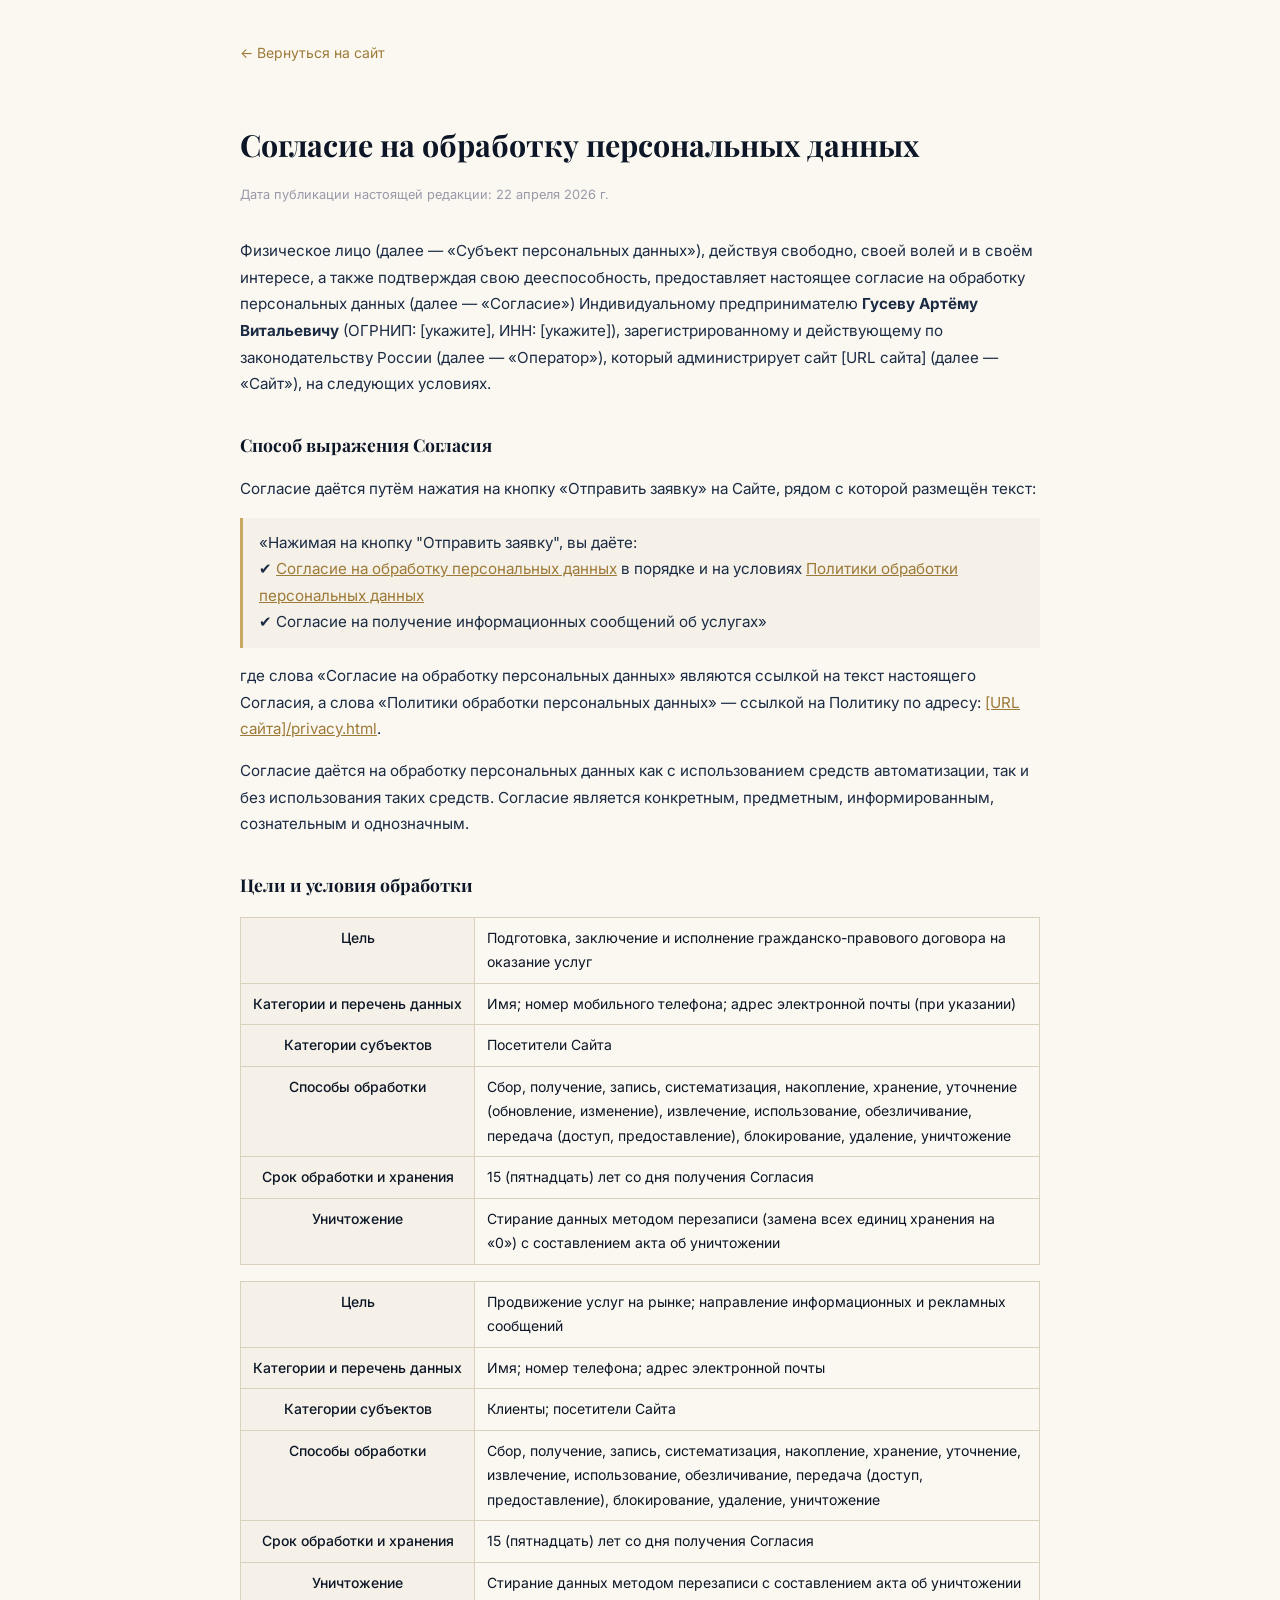
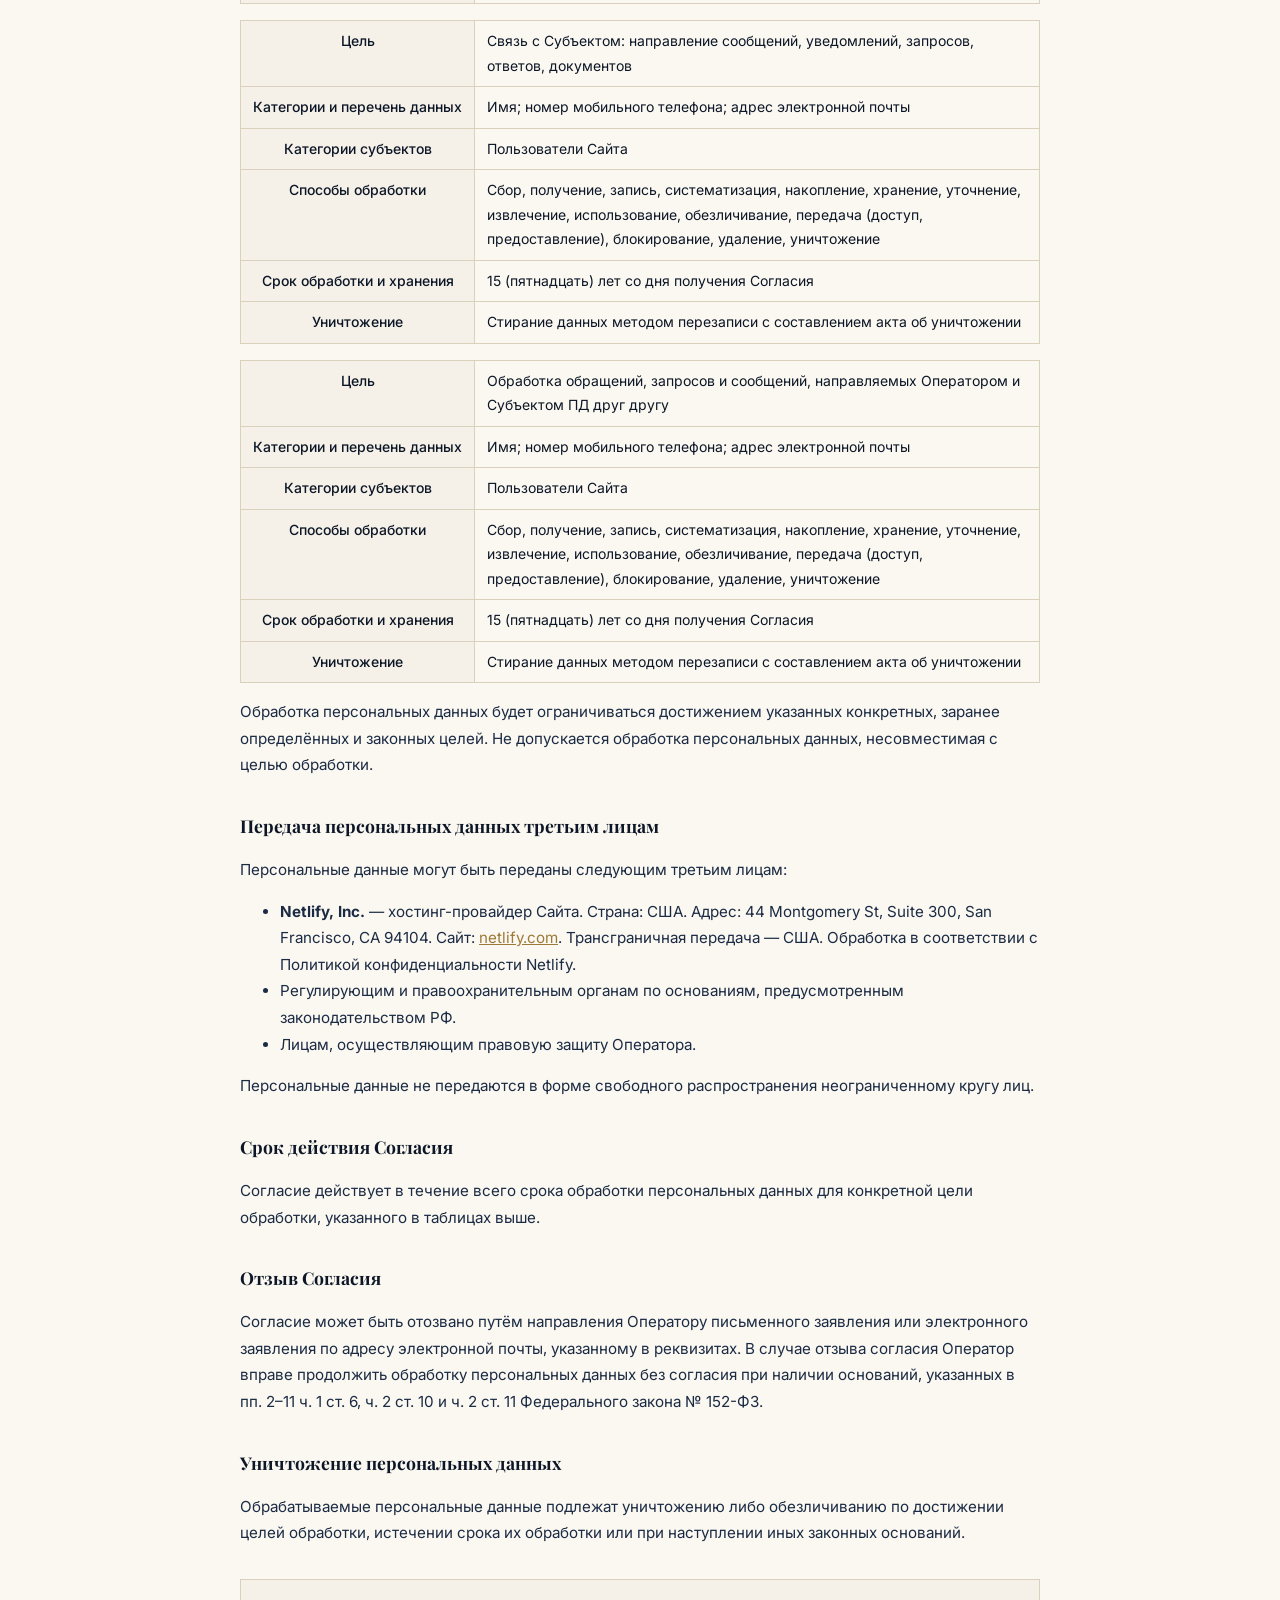
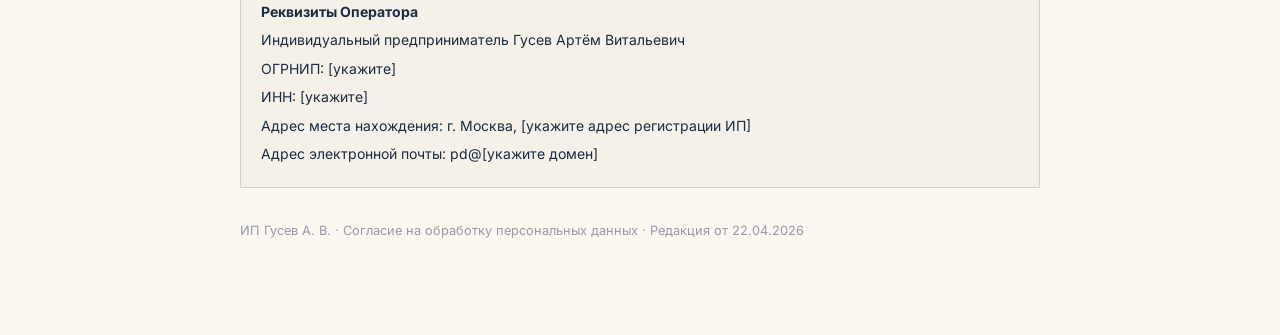
==== consent.html @ f95c09c1 "legal: переписаны политика ПД, согласие, оферта (схема выезд→передача→специалист)" ====
<!doctype html>
<html lang="ru">
<head>
<meta charset="utf-8"/>
<meta name="viewport" content="width=device-width,initial-scale=1"/>
<title>Согласие на обработку персональных данных</title>
<link href="https://fonts.googleapis.com/css2?family=Playfair+Display:wght@400;600&family=Inter:wght@400;500&display=swap" rel="stylesheet">
<style>
  body { font-family: 'Inter', sans-serif; background: #FBF8F1; color: #0C1626; max-width: 800px; margin: 0 auto; padding: 40px 20px 80px; line-height: 1.75; font-size: 0.95rem; }
  h1 { font-family: 'Playfair Display', serif; font-size: 1.9rem; margin-bottom: 0.25rem; }
  h2 { font-family: 'Playfair Display', serif; font-size: 1.1rem; margin-top: 2rem; margin-bottom: 0.4rem; }
  p, li { color: #1B2B44; }
  a { color: #9E7A38; }
  .back { display: inline-block; margin-bottom: 2rem; font-size: 0.875rem; color: #9E7A38; text-decoration: none; }
  .meta { font-size: 0.8rem; color: #9999aa; margin-bottom: 2rem; }
  table { width: 100%; border-collapse: collapse; margin: 1rem 0; font-size: 0.875rem; }
  td, th { border: 1px solid #D9D1BC; padding: 8px 12px; vertical-align: top; }
  th { background: #F5F1E8; font-weight: 500; white-space: nowrap; }
  .req { background: #F5F1E8; border: 1px solid #D9D1BC; padding: 16px 20px; margin-top: 2rem; font-size: 0.875rem; }
  .req p { margin: 0.25rem 0; }
</style>
</head>
<body>
<a href="/" class="back">← Вернуться на сайт</a>
<h1>Согласие на обработку персональных данных</h1>
<p class="meta">Дата публикации настоящей редакции: 22 апреля 2026 г.</p>

<p>
  Физическое лицо (далее — «Субъект персональных данных»), действуя свободно, своей волей и в своём
  интересе, а также подтверждая свою дееспособность, предоставляет настоящее согласие на обработку
  персональных данных (далее — «Согласие») Индивидуальному предпринимателю
  <strong>Гусеву Артёму Витальевичу</strong> (ОГРНИП: [укажите], ИНН: [укажите]),
  зарегистрированному и действующему по законодательству России (далее — «Оператор»),
  который администрирует сайт [URL сайта] (далее — «Сайт»), на следующих условиях.
</p>

<h2>Способ выражения Согласия</h2>
<p>
  Согласие даётся путём нажатия на кнопку «Отправить заявку» на Сайте, рядом с которой размещён текст:
</p>
<p style="padding: 12px 16px; background:#F5F1E8; border-left: 3px solid #C9A961;">
  «Нажимая на кнопку "Отправить заявку", вы даёте:<br>
  ✔ <a href="/consent.html">Согласие на обработку персональных данных</a> в порядке и на условиях
  <a href="/privacy.html">Политики обработки персональных данных</a><br>
  ✔ Согласие на получение информационных сообщений об услугах»
</p>
<p>
  где слова «Согласие на обработку персональных данных» являются ссылкой на текст настоящего Согласия,
  а слова «Политики обработки персональных данных» — ссылкой на Политику по адресу:
  <a href="/privacy.html">[URL сайта]/privacy.html</a>.
</p>
<p>
  Согласие даётся на обработку персональных данных как с использованием средств автоматизации, так и
  без использования таких средств. Согласие является конкретным, предметным, информированным,
  сознательным и однозначным.
</p>

<h2>Цели и условия обработки</h2>

<table>
  <tr>
    <th>Цель</th>
    <td>Подготовка, заключение и исполнение гражданско-правового договора на оказание услуг</td>
  </tr>
  <tr>
    <th>Категории и перечень данных</th>
    <td>Имя; номер мобильного телефона; адрес электронной почты (при указании)</td>
  </tr>
  <tr>
    <th>Категории субъектов</th>
    <td>Посетители Сайта</td>
  </tr>
  <tr>
    <th>Способы обработки</th>
    <td>Сбор, получение, запись, систематизация, накопление, хранение, уточнение (обновление, изменение), извлечение, использование, обезличивание, передача (доступ, предоставление), блокирование, удаление, уничтожение</td>
  </tr>
  <tr>
    <th>Срок обработки и хранения</th>
    <td>15 (пятнадцать) лет со дня получения Согласия</td>
  </tr>
  <tr>
    <th>Уничтожение</th>
    <td>Стирание данных методом перезаписи (замена всех единиц хранения на «0») с составлением акта об уничтожении</td>
  </tr>
</table>

<table>
  <tr>
    <th>Цель</th>
    <td>Продвижение услуг на рынке; направление информационных и рекламных сообщений</td>
  </tr>
  <tr>
    <th>Категории и перечень данных</th>
    <td>Имя; номер телефона; адрес электронной почты</td>
  </tr>
  <tr>
    <th>Категории субъектов</th>
    <td>Клиенты; посетители Сайта</td>
  </tr>
  <tr>
    <th>Способы обработки</th>
    <td>Сбор, получение, запись, систематизация, накопление, хранение, уточнение, извлечение, использование, обезличивание, передача (доступ, предоставление), блокирование, удаление, уничтожение</td>
  </tr>
  <tr>
    <th>Срок обработки и хранения</th>
    <td>15 (пятнадцать) лет со дня получения Согласия</td>
  </tr>
  <tr>
    <th>Уничтожение</th>
    <td>Стирание данных методом перезаписи с составлением акта об уничтожении</td>
  </tr>
</table>

<table>
  <tr>
    <th>Цель</th>
    <td>Связь с Субъектом: направление сообщений, уведомлений, запросов, ответов, документов</td>
  </tr>
  <tr>
    <th>Категории и перечень данных</th>
    <td>Имя; номер мобильного телефона; адрес электронной почты</td>
  </tr>
  <tr>
    <th>Категории субъектов</th>
    <td>Пользователи Сайта</td>
  </tr>
  <tr>
    <th>Способы обработки</th>
    <td>Сбор, получение, запись, систематизация, накопление, хранение, уточнение, извлечение, использование, обезличивание, передача (доступ, предоставление), блокирование, удаление, уничтожение</td>
  </tr>
  <tr>
    <th>Срок обработки и хранения</th>
    <td>15 (пятнадцать) лет со дня получения Согласия</td>
  </tr>
  <tr>
    <th>Уничтожение</th>
    <td>Стирание данных методом перезаписи с составлением акта об уничтожении</td>
  </tr>
</table>

<table>
  <tr>
    <th>Цель</th>
    <td>Обработка обращений, запросов и сообщений, направляемых Оператором и Субъектом ПД друг другу</td>
  </tr>
  <tr>
    <th>Категории и перечень данных</th>
    <td>Имя; номер мобильного телефона; адрес электронной почты</td>
  </tr>
  <tr>
    <th>Категории субъектов</th>
    <td>Пользователи Сайта</td>
  </tr>
  <tr>
    <th>Способы обработки</th>
    <td>Сбор, получение, запись, систематизация, накопление, хранение, уточнение, извлечение, использование, обезличивание, передача (доступ, предоставление), блокирование, удаление, уничтожение</td>
  </tr>
  <tr>
    <th>Срок обработки и хранения</th>
    <td>15 (пятнадцать) лет со дня получения Согласия</td>
  </tr>
  <tr>
    <th>Уничтожение</th>
    <td>Стирание данных методом перезаписи с составлением акта об уничтожении</td>
  </tr>
</table>

<p>
  Обработка персональных данных будет ограничиваться достижением указанных конкретных, заранее
  определённых и законных целей. Не допускается обработка персональных данных, несовместимая с
  целью обработки.
</p>

<h2>Передача персональных данных третьим лицам</h2>
<p>Персональные данные могут быть переданы следующим третьим лицам:</p>
<ul>
  <li>
    <strong>Netlify, Inc.</strong> — хостинг-провайдер Сайта. Страна: США. Адрес: 44 Montgomery St,
    Suite 300, San Francisco, CA 94104. Сайт: <a href="https://netlify.com" target="_blank" rel="noopener">netlify.com</a>.
    Трансграничная передача — США. Обработка в соответствии с Политикой конфиденциальности Netlify.
  </li>
  <li>Регулирующим и правоохранительным органам по основаниям, предусмотренным законодательством РФ.</li>
  <li>Лицам, осуществляющим правовую защиту Оператора.</li>
</ul>
<p>Персональные данные не передаются в форме свободного распространения неограниченному кругу лиц.</p>

<h2>Срок действия Согласия</h2>
<p>
  Согласие действует в течение всего срока обработки персональных данных для конкретной цели
  обработки, указанного в таблицах выше.
</p>

<h2>Отзыв Согласия</h2>
<p>
  Согласие может быть отозвано путём направления Оператору письменного заявления или электронного
  заявления по адресу электронной почты, указанному в реквизитах. В случае отзыва согласия Оператор
  вправе продолжить обработку персональных данных без согласия при наличии оснований, указанных
  в пп. 2–11 ч. 1 ст. 6, ч. 2 ст. 10 и ч. 2 ст. 11 Федерального закона № 152-ФЗ.
</p>

<h2>Уничтожение персональных данных</h2>
<p>
  Обрабатываемые персональные данные подлежат уничтожению либо обезличиванию по достижении целей
  обработки, истечении срока их обработки или при наступлении иных законных оснований.
</p>

<div class="req">
  <p><strong>Реквизиты Оператора</strong></p>
  <p>Индивидуальный предприниматель Гусев Артём Витальевич</p>
  <p>ОГРНИП: [укажите]</p>
  <p>ИНН: [укажите]</p>
  <p>Адрес места нахождения: г. Москва, [укажите адрес регистрации ИП]</p>
  <p>Адрес электронной почты: pd@[укажите домен]</p>
</div>

<p style="margin-top:2rem; font-size:0.8rem; color:#9999aa;">
  ИП Гусев А. В. · Согласие на обработку персональных данных · Редакция от 22.04.2026
</p>
</body>
</html>
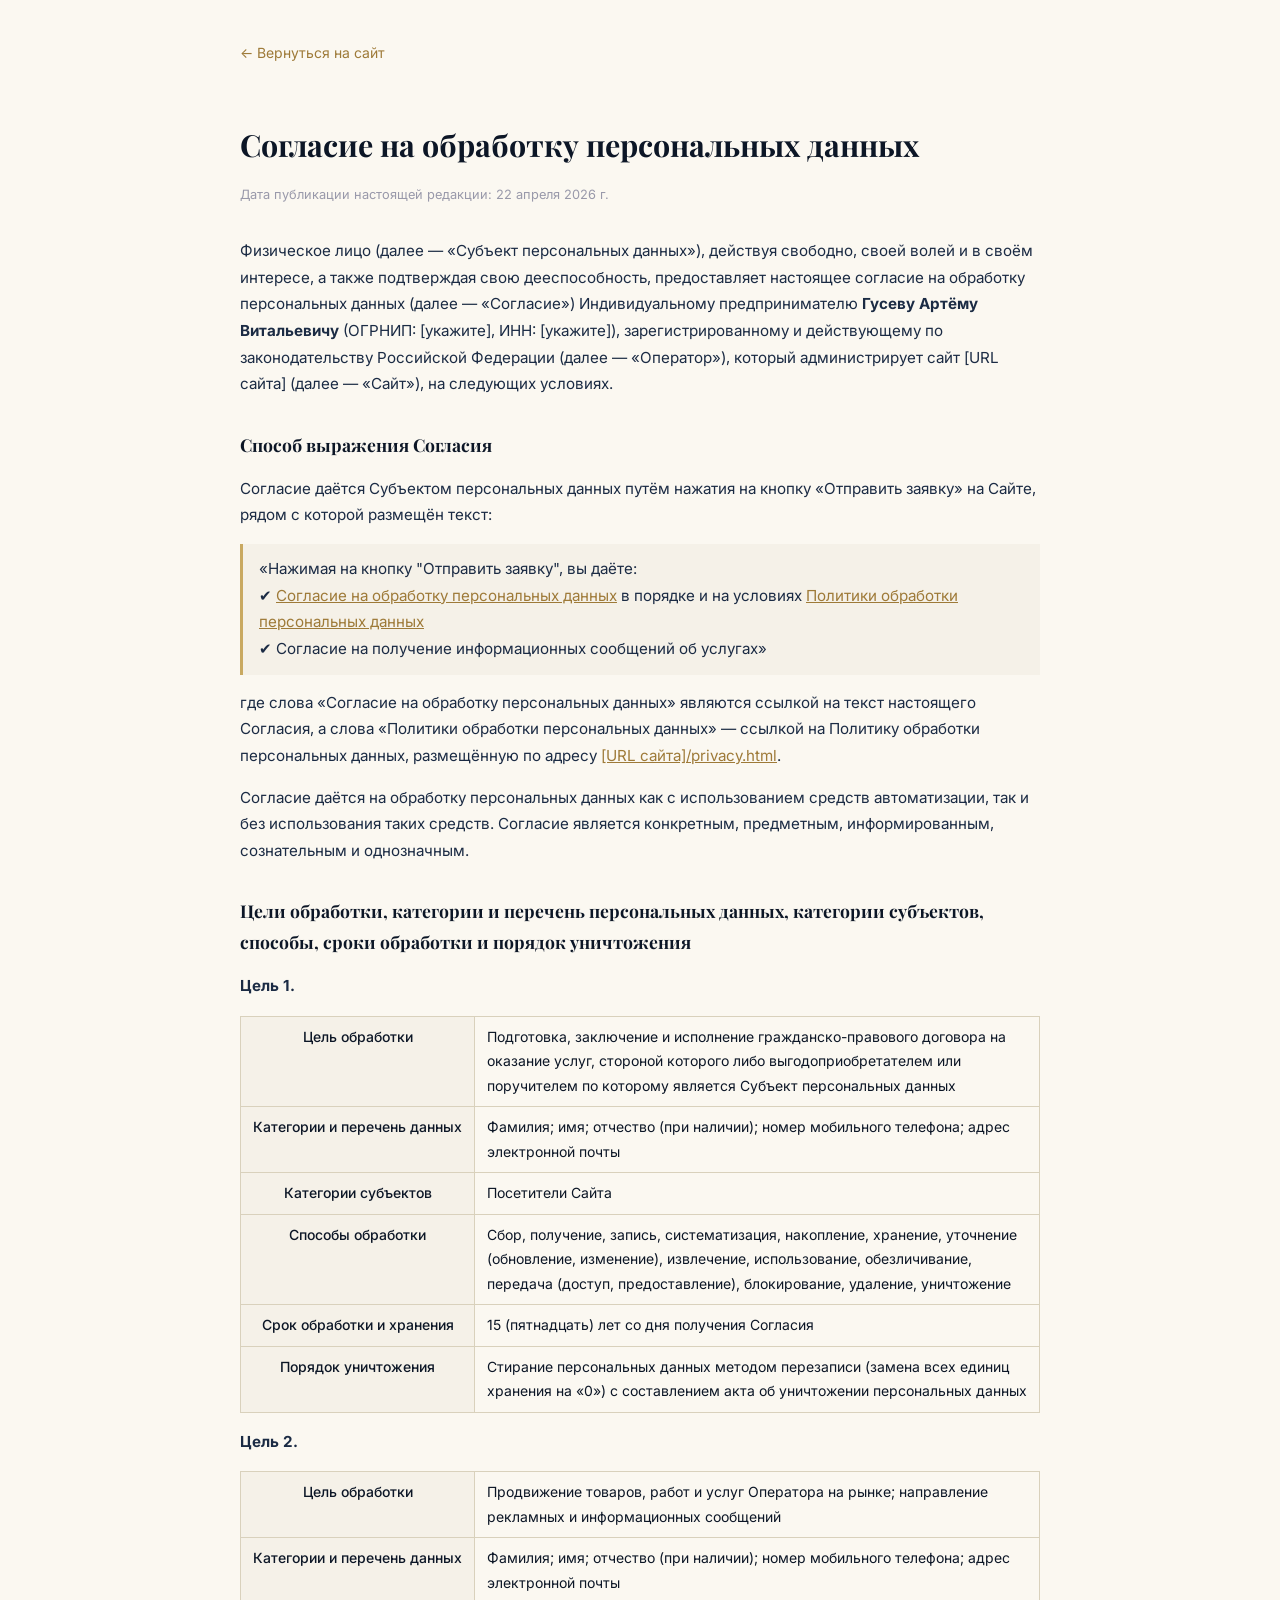
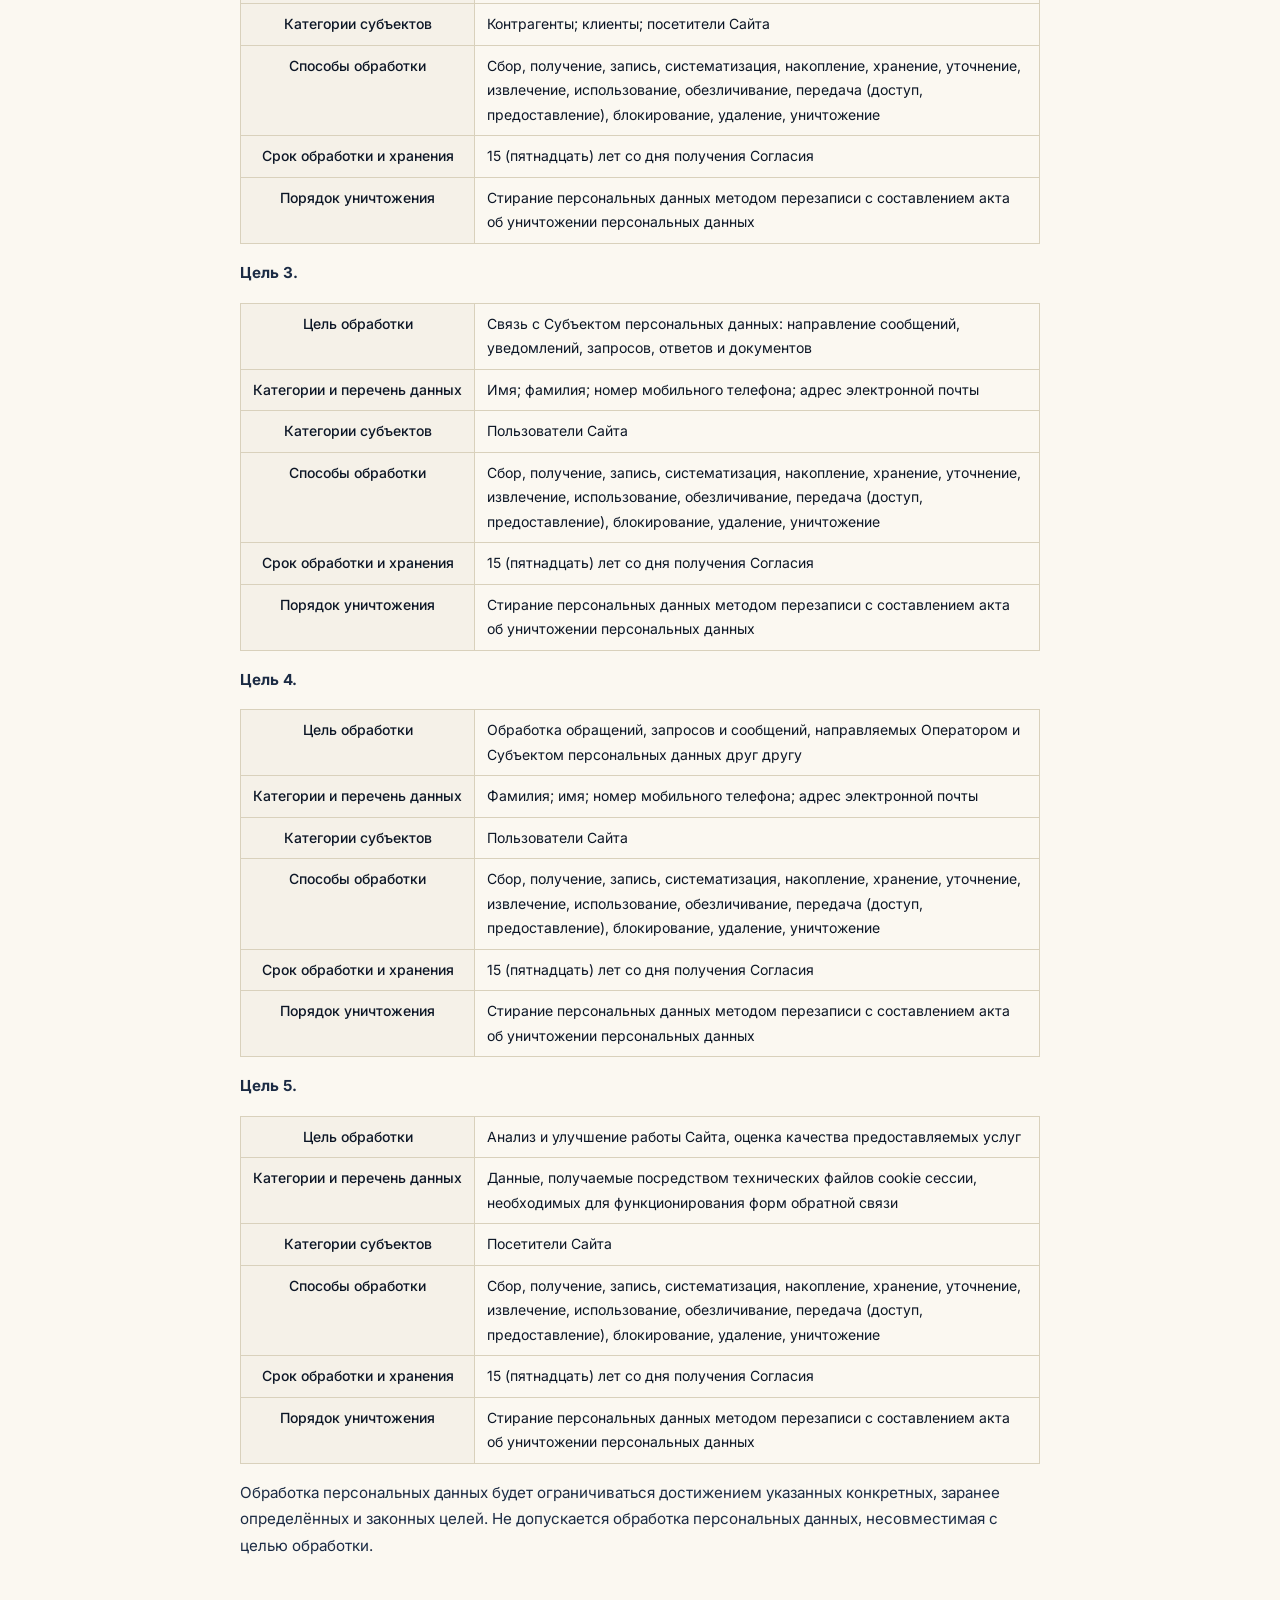
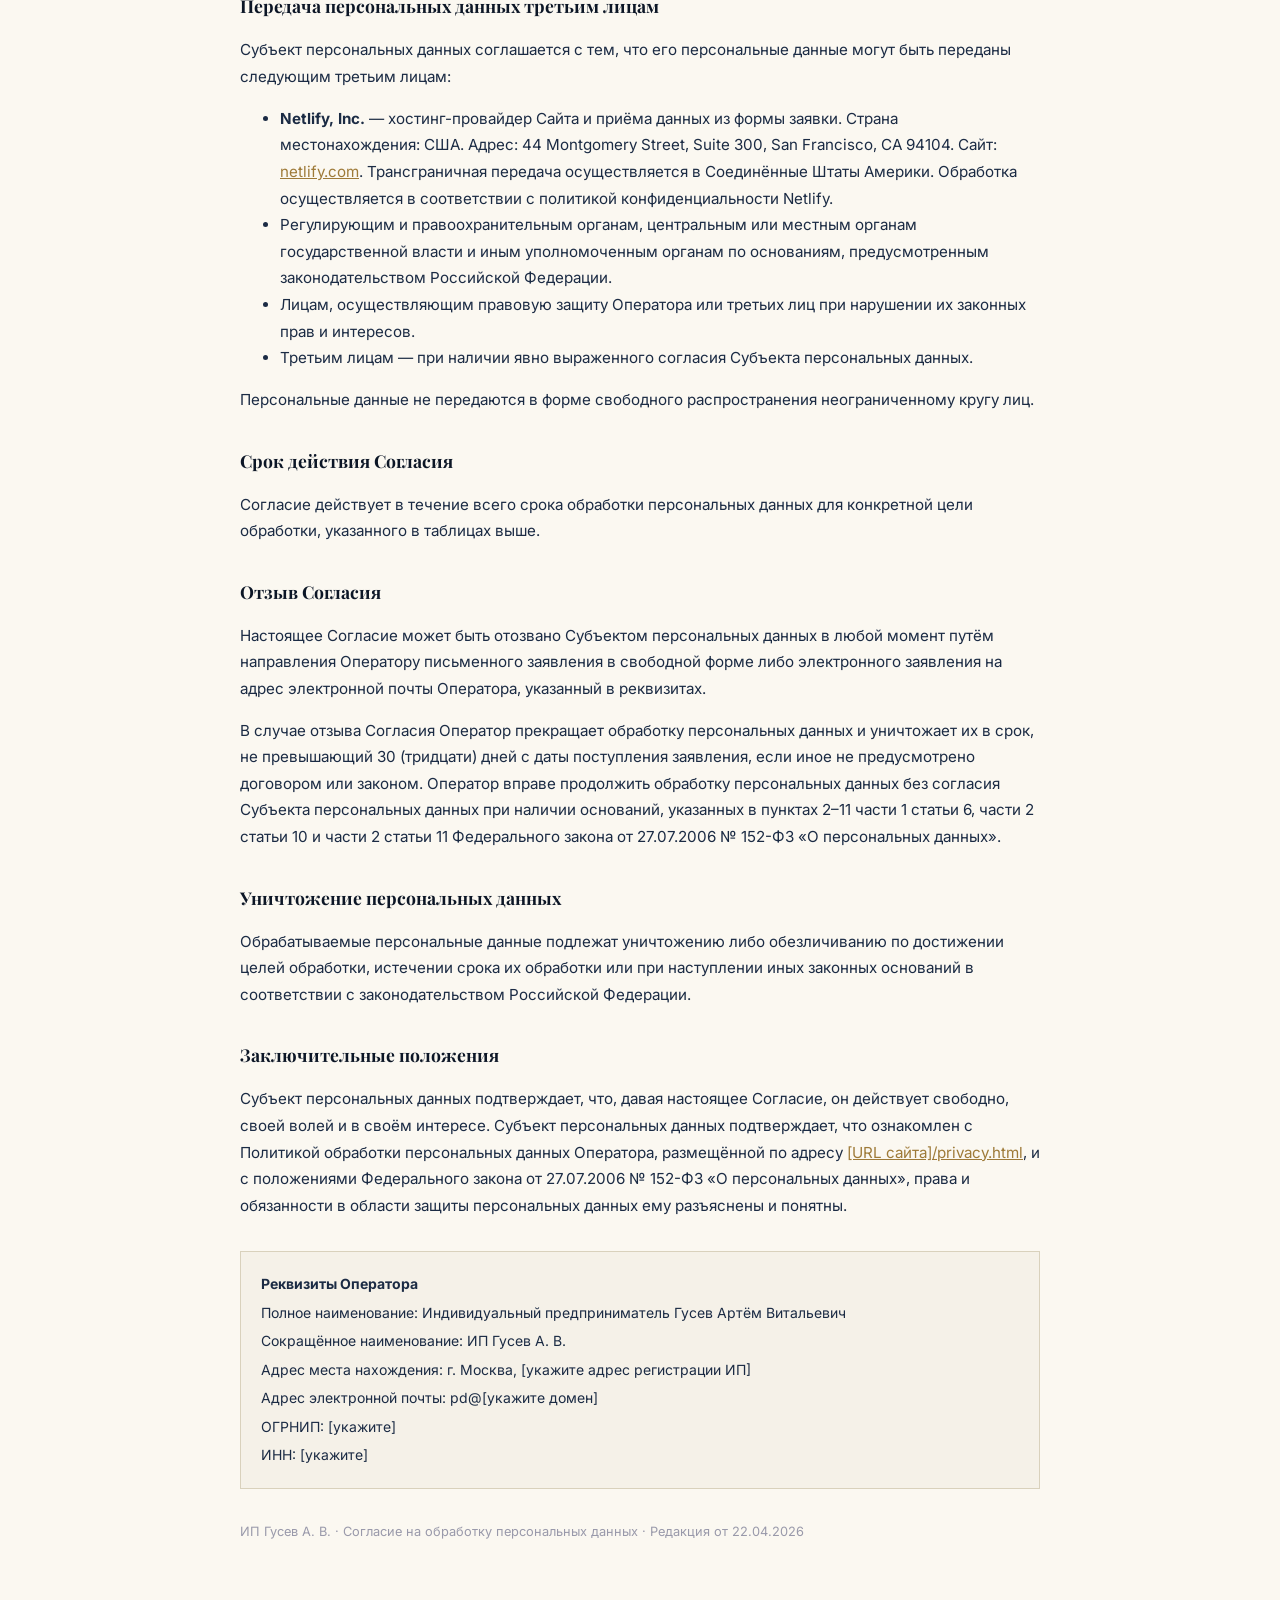
==== commit 0602daf8: "docs: align privacy and consent with 152-FZ template structure Privacy policy now follows 11-section" ====
--- a/consent.html
+++ b/consent.html
@@ -26,17 +26,19 @@
 <p class="meta">Дата публикации настоящей редакции: 22 апреля 2026 г.</p>
 
 <p>
-  Физическое лицо (далее — «Субъект персональных данных»), действуя свободно, своей волей и в своём
-  интересе, а также подтверждая свою дееспособность, предоставляет настоящее согласие на обработку
-  персональных данных (далее — «Согласие») Индивидуальному предпринимателю
+  Физическое лицо (далее — «Субъект персональных данных»), действуя свободно, своей волей
+  и в своём интересе, а также подтверждая свою дееспособность, предоставляет настоящее
+  согласие на обработку персональных данных (далее — «Согласие») Индивидуальному предпринимателю
   <strong>Гусеву Артёму Витальевичу</strong> (ОГРНИП: [укажите], ИНН: [укажите]),
-  зарегистрированному и действующему по законодательству России (далее — «Оператор»),
-  который администрирует сайт [URL сайта] (далее — «Сайт»), на следующих условиях.
+  зарегистрированному и действующему по законодательству Российской Федерации
+  (далее — «Оператор»), который администрирует сайт [URL сайта] (далее — «Сайт»),
+  на следующих условиях.
 </p>
 
 <h2>Способ выражения Согласия</h2>
 <p>
-  Согласие даётся путём нажатия на кнопку «Отправить заявку» на Сайте, рядом с которой размещён текст:
+  Согласие даётся Субъектом персональных данных путём нажатия на кнопку «Отправить заявку»
+  на Сайте, рядом с которой размещён текст:
 </p>
 <p style="padding: 12px 16px; background:#F5F1E8; border-left: 3px solid #C9A961;">
   «Нажимая на кнопку "Отправить заявку", вы даёте:<br>
@@ -45,144 +47,92 @@
   ✔ Согласие на получение информационных сообщений об услугах»
 </p>
 <p>
-  где слова «Согласие на обработку персональных данных» являются ссылкой на текст настоящего Согласия,
-  а слова «Политики обработки персональных данных» — ссылкой на Политику по адресу:
+  где слова «Согласие на обработку персональных данных» являются ссылкой на текст настоящего
+  Согласия, а слова «Политики обработки персональных данных» — ссылкой на Политику
+  обработки персональных данных, размещённую по адресу
   <a href="/privacy.html">[URL сайта]/privacy.html</a>.
 </p>
 <p>
-  Согласие даётся на обработку персональных данных как с использованием средств автоматизации, так и
-  без использования таких средств. Согласие является конкретным, предметным, информированным,
-  сознательным и однозначным.
+  Согласие даётся на обработку персональных данных как с использованием средств автоматизации,
+  так и без использования таких средств. Согласие является конкретным, предметным,
+  информированным, сознательным и однозначным.
 </p>
 
-<h2>Цели и условия обработки</h2>
+<h2>Цели обработки, категории и перечень персональных данных, категории субъектов, способы, сроки обработки и порядок уничтожения</h2>
 
+<p><strong>Цель 1.</strong></p>
 <table>
-  <tr>
-    <th>Цель</th>
-    <td>Подготовка, заключение и исполнение гражданско-правового договора на оказание услуг</td>
-  </tr>
-  <tr>
-    <th>Категории и перечень данных</th>
-    <td>Имя; номер мобильного телефона; адрес электронной почты (при указании)</td>
-  </tr>
-  <tr>
-    <th>Категории субъектов</th>
-    <td>Посетители Сайта</td>
-  </tr>
-  <tr>
-    <th>Способы обработки</th>
-    <td>Сбор, получение, запись, систематизация, накопление, хранение, уточнение (обновление, изменение), извлечение, использование, обезличивание, передача (доступ, предоставление), блокирование, удаление, уничтожение</td>
-  </tr>
-  <tr>
-    <th>Срок обработки и хранения</th>
-    <td>15 (пятнадцать) лет со дня получения Согласия</td>
-  </tr>
-  <tr>
-    <th>Уничтожение</th>
-    <td>Стирание данных методом перезаписи (замена всех единиц хранения на «0») с составлением акта об уничтожении</td>
-  </tr>
+  <tr><th>Цель обработки</th><td>Подготовка, заключение и исполнение гражданско-правового договора на оказание услуг, стороной которого либо выгодоприобретателем или поручителем по которому является Субъект персональных данных</td></tr>
+  <tr><th>Категории и перечень данных</th><td>Фамилия; имя; отчество (при наличии); номер мобильного телефона; адрес электронной почты</td></tr>
+  <tr><th>Категории субъектов</th><td>Посетители Сайта</td></tr>
+  <tr><th>Способы обработки</th><td>Сбор, получение, запись, систематизация, накопление, хранение, уточнение (обновление, изменение), извлечение, использование, обезличивание, передача (доступ, предоставление), блокирование, удаление, уничтожение</td></tr>
+  <tr><th>Срок обработки и хранения</th><td>15 (пятнадцать) лет со дня получения Согласия</td></tr>
+  <tr><th>Порядок уничтожения</th><td>Стирание персональных данных методом перезаписи (замена всех единиц хранения на «0») с составлением акта об уничтожении персональных данных</td></tr>
 </table>
 
+<p><strong>Цель 2.</strong></p>
 <table>
-  <tr>
-    <th>Цель</th>
-    <td>Продвижение услуг на рынке; направление информационных и рекламных сообщений</td>
-  </tr>
-  <tr>
-    <th>Категории и перечень данных</th>
-    <td>Имя; номер телефона; адрес электронной почты</td>
-  </tr>
-  <tr>
-    <th>Категории субъектов</th>
-    <td>Клиенты; посетители Сайта</td>
-  </tr>
-  <tr>
-    <th>Способы обработки</th>
-    <td>Сбор, получение, запись, систематизация, накопление, хранение, уточнение, извлечение, использование, обезличивание, передача (доступ, предоставление), блокирование, удаление, уничтожение</td>
-  </tr>
-  <tr>
-    <th>Срок обработки и хранения</th>
-    <td>15 (пятнадцать) лет со дня получения Согласия</td>
-  </tr>
-  <tr>
-    <th>Уничтожение</th>
-    <td>Стирание данных методом перезаписи с составлением акта об уничтожении</td>
-  </tr>
+  <tr><th>Цель обработки</th><td>Продвижение товаров, работ и услуг Оператора на рынке; направление рекламных и информационных сообщений</td></tr>
+  <tr><th>Категории и перечень данных</th><td>Фамилия; имя; отчество (при наличии); номер мобильного телефона; адрес электронной почты</td></tr>
+  <tr><th>Категории субъектов</th><td>Контрагенты; клиенты; посетители Сайта</td></tr>
+  <tr><th>Способы обработки</th><td>Сбор, получение, запись, систематизация, накопление, хранение, уточнение, извлечение, использование, обезличивание, передача (доступ, предоставление), блокирование, удаление, уничтожение</td></tr>
+  <tr><th>Срок обработки и хранения</th><td>15 (пятнадцать) лет со дня получения Согласия</td></tr>
+  <tr><th>Порядок уничтожения</th><td>Стирание персональных данных методом перезаписи с составлением акта об уничтожении персональных данных</td></tr>
 </table>
 
+<p><strong>Цель 3.</strong></p>
 <table>
-  <tr>
-    <th>Цель</th>
-    <td>Связь с Субъектом: направление сообщений, уведомлений, запросов, ответов, документов</td>
-  </tr>
-  <tr>
-    <th>Категории и перечень данных</th>
-    <td>Имя; номер мобильного телефона; адрес электронной почты</td>
-  </tr>
-  <tr>
-    <th>Категории субъектов</th>
-    <td>Пользователи Сайта</td>
-  </tr>
-  <tr>
-    <th>Способы обработки</th>
-    <td>Сбор, получение, запись, систематизация, накопление, хранение, уточнение, извлечение, использование, обезличивание, передача (доступ, предоставление), блокирование, удаление, уничтожение</td>
-  </tr>
-  <tr>
-    <th>Срок обработки и хранения</th>
-    <td>15 (пятнадцать) лет со дня получения Согласия</td>
-  </tr>
-  <tr>
-    <th>Уничтожение</th>
-    <td>Стирание данных методом перезаписи с составлением акта об уничтожении</td>
-  </tr>
+  <tr><th>Цель обработки</th><td>Связь с Субъектом персональных данных: направление сообщений, уведомлений, запросов, ответов и документов</td></tr>
+  <tr><th>Категории и перечень данных</th><td>Имя; фамилия; номер мобильного телефона; адрес электронной почты</td></tr>
+  <tr><th>Категории субъектов</th><td>Пользователи Сайта</td></tr>
+  <tr><th>Способы обработки</th><td>Сбор, получение, запись, систематизация, накопление, хранение, уточнение, извлечение, использование, обезличивание, передача (доступ, предоставление), блокирование, удаление, уничтожение</td></tr>
+  <tr><th>Срок обработки и хранения</th><td>15 (пятнадцать) лет со дня получения Согласия</td></tr>
+  <tr><th>Порядок уничтожения</th><td>Стирание персональных данных методом перезаписи с составлением акта об уничтожении персональных данных</td></tr>
 </table>
 
+<p><strong>Цель 4.</strong></p>
 <table>
-  <tr>
-    <th>Цель</th>
-    <td>Обработка обращений, запросов и сообщений, направляемых Оператором и Субъектом ПД друг другу</td>
-  </tr>
-  <tr>
-    <th>Категории и перечень данных</th>
-    <td>Имя; номер мобильного телефона; адрес электронной почты</td>
-  </tr>
-  <tr>
-    <th>Категории субъектов</th>
-    <td>Пользователи Сайта</td>
-  </tr>
-  <tr>
-    <th>Способы обработки</th>
-    <td>Сбор, получение, запись, систематизация, накопление, хранение, уточнение, извлечение, использование, обезличивание, передача (доступ, предоставление), блокирование, удаление, уничтожение</td>
-  </tr>
-  <tr>
-    <th>Срок обработки и хранения</th>
-    <td>15 (пятнадцать) лет со дня получения Согласия</td>
-  </tr>
-  <tr>
-    <th>Уничтожение</th>
-    <td>Стирание данных методом перезаписи с составлением акта об уничтожении</td>
-  </tr>
+  <tr><th>Цель обработки</th><td>Обработка обращений, запросов и сообщений, направляемых Оператором и Субъектом персональных данных друг другу</td></tr>
+  <tr><th>Категории и перечень данных</th><td>Фамилия; имя; номер мобильного телефона; адрес электронной почты</td></tr>
+  <tr><th>Категории субъектов</th><td>Пользователи Сайта</td></tr>
+  <tr><th>Способы обработки</th><td>Сбор, получение, запись, систематизация, накопление, хранение, уточнение, извлечение, использование, обезличивание, передача (доступ, предоставление), блокирование, удаление, уничтожение</td></tr>
+  <tr><th>Срок обработки и хранения</th><td>15 (пятнадцать) лет со дня получения Согласия</td></tr>
+  <tr><th>Порядок уничтожения</th><td>Стирание персональных данных методом перезаписи с составлением акта об уничтожении персональных данных</td></tr>
+</table>
+
+<p><strong>Цель 5.</strong></p>
+<table>
+  <tr><th>Цель обработки</th><td>Анализ и улучшение работы Сайта, оценка качества предоставляемых услуг</td></tr>
+  <tr><th>Категории и перечень данных</th><td>Данные, получаемые посредством технических файлов cookie сессии, необходимых для функционирования форм обратной связи</td></tr>
+  <tr><th>Категории субъектов</th><td>Посетители Сайта</td></tr>
+  <tr><th>Способы обработки</th><td>Сбор, получение, запись, систематизация, накопление, хранение, уточнение, извлечение, использование, обезличивание, передача (доступ, предоставление), блокирование, удаление, уничтожение</td></tr>
+  <tr><th>Срок обработки и хранения</th><td>15 (пятнадцать) лет со дня получения Согласия</td></tr>
+  <tr><th>Порядок уничтожения</th><td>Стирание персональных данных методом перезаписи с составлением акта об уничтожении персональных данных</td></tr>
 </table>
 
 <p>
-  Обработка персональных данных будет ограничиваться достижением указанных конкретных, заранее
-  определённых и законных целей. Не допускается обработка персональных данных, несовместимая с
-  целью обработки.
+  Обработка персональных данных будет ограничиваться достижением указанных конкретных,
+  заранее определённых и законных целей. Не допускается обработка персональных данных,
+  несовместимая с целью обработки.
 </p>
 
 <h2>Передача персональных данных третьим лицам</h2>
-<p>Персональные данные могут быть переданы следующим третьим лицам:</p>
+<p>Субъект персональных данных соглашается с тем, что его персональные данные могут быть переданы следующим третьим лицам:</p>
 <ul>
   <li>
-    <strong>Netlify, Inc.</strong> — хостинг-провайдер Сайта. Страна: США. Адрес: 44 Montgomery St,
-    Suite 300, San Francisco, CA 94104. Сайт: <a href="https://netlify.com" target="_blank" rel="noopener">netlify.com</a>.
-    Трансграничная передача — США. Обработка в соответствии с Политикой конфиденциальности Netlify.
+    <strong>Netlify, Inc.</strong> — хостинг-провайдер Сайта и приёма данных из формы заявки.
+    Страна местонахождения: США. Адрес: 44 Montgomery Street, Suite 300, San Francisco, CA 94104.
+    Сайт: <a href="https://www.netlify.com" target="_blank" rel="noopener">netlify.com</a>.
+    Трансграничная передача осуществляется в Соединённые Штаты Америки. Обработка осуществляется
+    в соответствии с политикой конфиденциальности Netlify.
   </li>
-  <li>Регулирующим и правоохранительным органам по основаниям, предусмотренным законодательством РФ.</li>
-  <li>Лицам, осуществляющим правовую защиту Оператора.</li>
+  <li>Регулирующим и правоохранительным органам, центральным или местным органам государственной власти и иным уполномоченным органам по основаниям, предусмотренным законодательством Российской Федерации.</li>
+  <li>Лицам, осуществляющим правовую защиту Оператора или третьих лиц при нарушении их законных прав и интересов.</li>
+  <li>Третьим лицам — при наличии явно выраженного согласия Субъекта персональных данных.</li>
 </ul>
-<p>Персональные данные не передаются в форме свободного распространения неограниченному кругу лиц.</p>
+<p>
+  Персональные данные не передаются в форме свободного распространения неограниченному кругу лиц.
+</p>
 
 <h2>Срок действия Согласия</h2>
 <p>
@@ -192,25 +142,44 @@
 
 <h2>Отзыв Согласия</h2>
 <p>
-  Согласие может быть отозвано путём направления Оператору письменного заявления или электронного
-  заявления по адресу электронной почты, указанному в реквизитах. В случае отзыва согласия Оператор
-  вправе продолжить обработку персональных данных без согласия при наличии оснований, указанных
-  в пп. 2–11 ч. 1 ст. 6, ч. 2 ст. 10 и ч. 2 ст. 11 Федерального закона № 152-ФЗ.
+  Настоящее Согласие может быть отозвано Субъектом персональных данных в любой момент
+  путём направления Оператору письменного заявления в свободной форме либо электронного
+  заявления на адрес электронной почты Оператора, указанный в реквизитах.
+</p>
+<p>
+  В случае отзыва Согласия Оператор прекращает обработку персональных данных и уничтожает
+  их в срок, не превышающий 30 (тридцати) дней с даты поступления заявления, если иное
+  не предусмотрено договором или законом. Оператор вправе продолжить обработку персональных
+  данных без согласия Субъекта персональных данных при наличии оснований, указанных
+  в пунктах 2–11 части 1 статьи 6, части 2 статьи 10 и части 2 статьи 11 Федерального
+  закона от 27.07.2006 № 152-ФЗ «О персональных данных».
 </p>
 
 <h2>Уничтожение персональных данных</h2>
 <p>
-  Обрабатываемые персональные данные подлежат уничтожению либо обезличиванию по достижении целей
-  обработки, истечении срока их обработки или при наступлении иных законных оснований.
+  Обрабатываемые персональные данные подлежат уничтожению либо обезличиванию по достижении
+  целей обработки, истечении срока их обработки или при наступлении иных законных оснований
+  в соответствии с законодательством Российской Федерации.
+</p>
+
+<h2>Заключительные положения</h2>
+<p>
+  Субъект персональных данных подтверждает, что, давая настоящее Согласие, он действует
+  свободно, своей волей и в своём интересе. Субъект персональных данных подтверждает,
+  что ознакомлен с Политикой обработки персональных данных Оператора, размещённой
+  по адресу <a href="/privacy.html">[URL сайта]/privacy.html</a>, и с положениями Федерального
+  закона от 27.07.2006 № 152-ФЗ «О персональных данных», права и обязанности в области
+  защиты персональных данных ему разъяснены и понятны.
 </p>
 
 <div class="req">
   <p><strong>Реквизиты Оператора</strong></p>
-  <p>Индивидуальный предприниматель Гусев Артём Витальевич</p>
+  <p>Полное наименование: Индивидуальный предприниматель Гусев Артём Витальевич</p>
+  <p>Сокращённое наименование: ИП Гусев А. В.</p>
+  <p>Адрес места нахождения: г. Москва, [укажите адрес регистрации ИП]</p>
+  <p>Адрес электронной почты: pd@[укажите домен]</p>
   <p>ОГРНИП: [укажите]</p>
   <p>ИНН: [укажите]</p>
-  <p>Адрес места нахождения: г. Москва, [укажите адрес регистрации ИП]</p>
-  <p>Адрес электронной почты: pd@[укажите домен]</p>
 </div>
 
 <p style="margin-top:2rem; font-size:0.8rem; color:#9999aa;">
